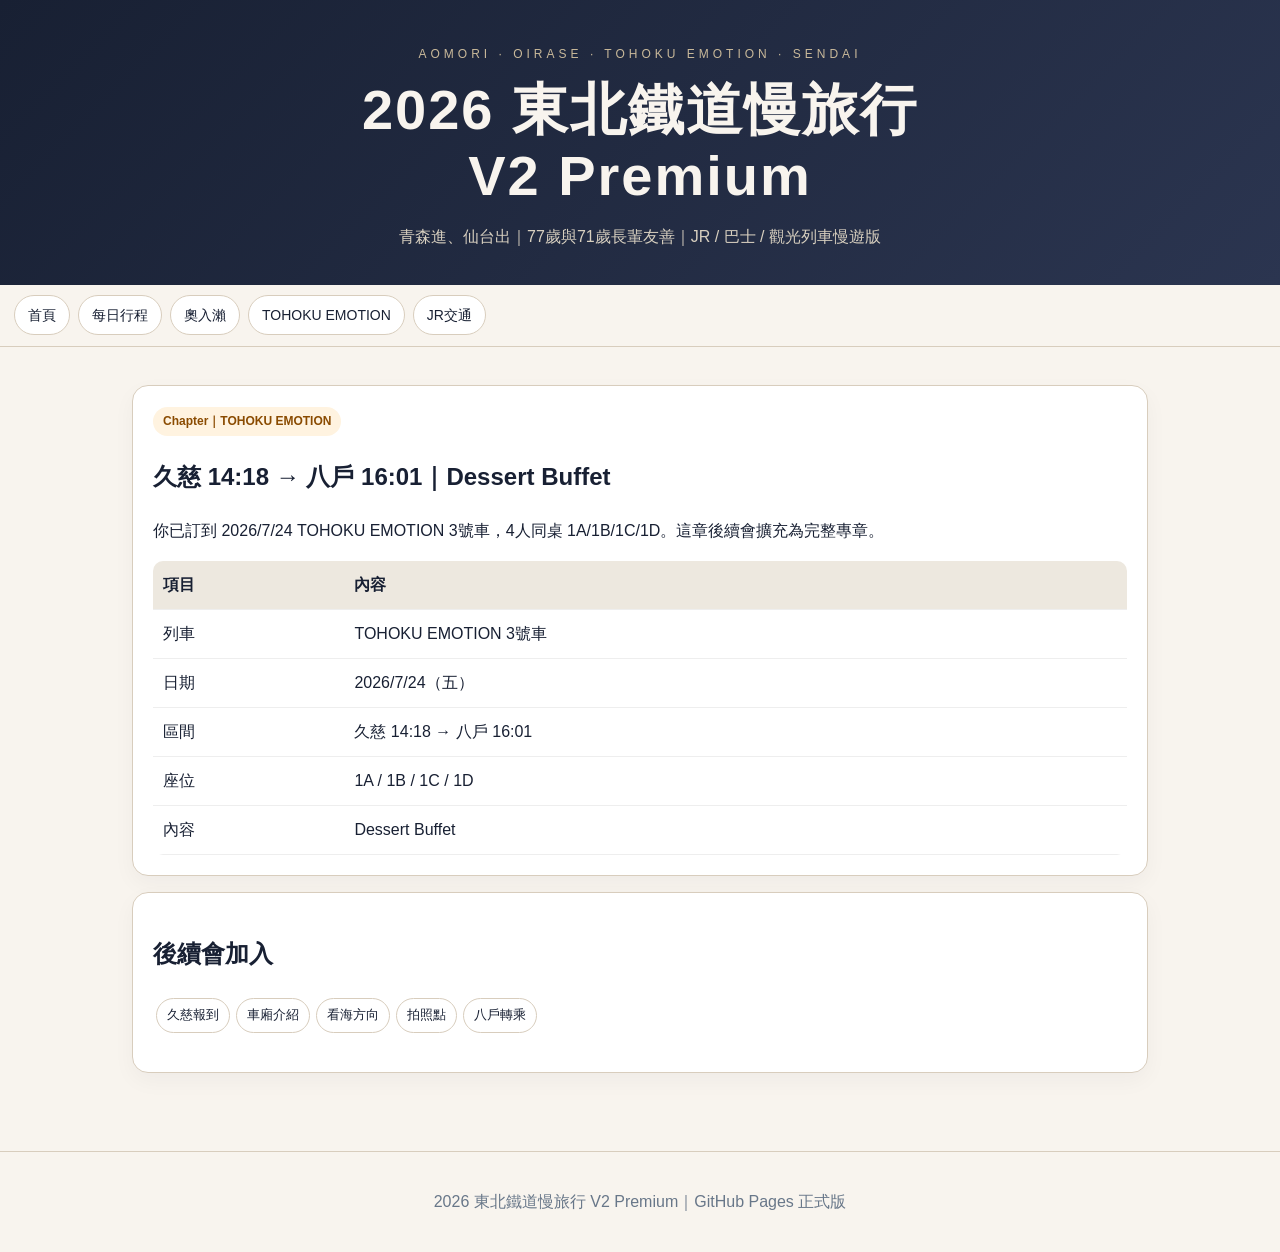
==== emotion.html @ 792bfc19 "Add files via upload" ====
<!doctype html>
<html lang="zh-Hant">
<head>
<meta charset="utf-8">
<meta name="viewport" content="width=device-width, initial-scale=1">
<title>TOHOKU EMOTION</title>
<link rel="stylesheet" href="style.css">
<meta name="theme-color" content="#182033">
</head>
<body>
<header class="site-header">
  <div class="kicker">AOMORI · OIRASE · TOHOKU EMOTION · SENDAI</div>
  <h1>2026 東北鐵道慢旅行<br>V2 Premium</h1>
  <p>青森進、仙台出｜77歲與71歲長輩友善｜JR / 巴士 / 觀光列車慢遊版</p>
</header>
<nav class="nav">
  <a href="index.html">首頁</a>
  <a href="itinerary.html">每日行程</a>
  <a href="oirase.html">奧入瀨</a>
  <a href="emotion.html">TOHOKU EMOTION</a>
  <a href="jr.html">JR交通</a>
</nav>

<main class="container">
  <section class="card">
    <span class="badge">Chapter｜TOHOKU EMOTION</span>
    <h2>久慈 14:18 → 八戶 16:01｜Dessert Buffet</h2>
    <p>你已訂到 2026/7/24 TOHOKU EMOTION 3號車，4人同桌 1A/1B/1C/1D。這章後續會擴充為完整專章。</p>
    <table class="table">
      <tr><th>項目</th><th>內容</th></tr>
      <tr><td>列車</td><td>TOHOKU EMOTION 3號車</td></tr>
      <tr><td>日期</td><td>2026/7/24（五）</td></tr>
      <tr><td>區間</td><td>久慈 14:18 → 八戶 16:01</td></tr>
      <tr><td>座位</td><td>1A / 1B / 1C / 1D</td></tr>
      <tr><td>內容</td><td>Dessert Buffet</td></tr>
    </table>
  </section>
  <section class="card">
    <h2>後續會加入</h2>
    <p><span class="pill">久慈報到</span><span class="pill">車廂介紹</span><span class="pill">看海方向</span><span class="pill">拍照點</span><span class="pill">八戶轉乘</span></p>
  </section>
</main>

<footer class="footer">2026 東北鐵道慢旅行 V2 Premium｜GitHub Pages 正式版</footer>
<script src="app.js"></script>
</body>
</html>
---- style.css ----
:root{
  --ink:#182033; --paper:#f8f4ee; --washi:#ede8df; --line:#d8cdbd;
  --accent:#c0392b; --pine:#2d5a3d; --gold:#b7860b; --mist:#687789;
  --sky:#dfeef6; --white:#fff;
}
*{box-sizing:border-box}
body{margin:0;background:var(--paper);color:var(--ink);font-family:-apple-system,BlinkMacSystemFont,"Noto Sans TC","Segoe UI",sans-serif;line-height:1.75}
a{color:inherit}
.site-header{background:linear-gradient(135deg,#182033,#2b3550);color:var(--paper);padding:44px 20px 34px;text-align:center}
.kicker{letter-spacing:4px;color:#c9b99a;font-size:12px;margin-bottom:12px}
.site-header h1{margin:0;font-size:clamp(30px,7vw,56px);line-height:1.18;letter-spacing:2px}
.site-header p{margin:14px auto 0;max-width:780px;color:#d7cfbf}
.nav{position:sticky;top:0;z-index:50;background:rgba(248,244,238,.96);backdrop-filter:blur(8px);border-bottom:1px solid var(--line);display:flex;gap:8px;overflow:auto;padding:10px 14px}
.nav a{white-space:nowrap;text-decoration:none;background:#fff;border:1px solid var(--line);border-radius:999px;padding:7px 13px;font-size:14px}
.nav a:hover{background:var(--ink);color:white}
.container{max-width:1060px;margin:0 auto;padding:22px}
.card{background:#fff;border:1px solid var(--line);border-radius:16px;padding:20px;margin:16px 0;box-shadow:0 8px 22px rgba(24,32,51,.04)}
.hero-grid{display:grid;grid-template-columns:1.2fr .8fr;gap:18px}
@media(max-width:760px){.hero-grid{grid-template-columns:1fr}.container{padding:14px}.card{border-radius:12px;padding:16px}}
.badge{display:inline-block;padding:4px 10px;border-radius:999px;background:#fff3e0;color:#8a4b00;font-size:12px;font-weight:700}
.section-title{display:flex;gap:10px;align-items:center;margin:30px 0 12px;font-size:24px}
.section-title:before{content:"";width:5px;height:24px;background:var(--accent);border-radius:8px}
.grid{display:grid;grid-template-columns:repeat(auto-fit,minmax(220px,1fr));gap:14px}
.btn{display:inline-block;margin:6px 6px 6px 0;padding:10px 14px;border-radius:10px;text-decoration:none;background:var(--ink);color:white;font-weight:700}
.btn.secondary{background:#fff;color:var(--ink);border:1px solid var(--line)}
.route{font-family:ui-monospace,SFMono-Regular,Menlo,monospace;background:#fbfaf7;border:1px dashed var(--line);padding:14px;border-radius:12px;white-space:pre-wrap}
.timeline{position:relative;margin-left:8px}
.timeline:before{content:"";position:absolute;left:20px;top:0;bottom:0;width:2px;background:var(--line)}
.day{position:relative;margin:18px 0 18px 50px}
.day:before{content:"";position:absolute;left:-40px;top:18px;width:14px;height:14px;border-radius:50%;background:var(--accent);box-shadow:0 0 0 4px var(--paper)}
.day h3{margin:0 0 8px}
.meta{color:var(--mist);font-size:14px}
.table{width:100%;border-collapse:collapse;background:#fff;border-radius:10px;overflow:hidden}
.table th,.table td{padding:10px;border-bottom:1px solid #eee;text-align:left;vertical-align:top}
.table th{background:var(--washi);font-weight:700}
.note{border-left:4px solid var(--gold);background:#fff8e8;padding:14px;border-radius:10px;margin:14px 0;color:#5d4a1a}
.ok{color:var(--pine);font-weight:800}
.warn{color:#b35a00;font-weight:800}
.footer{text-align:center;color:var(--mist);padding:36px 20px;margin-top:40px;border-top:1px solid var(--line)}
.mapbox{height:280px;border-radius:14px;background:linear-gradient(135deg,#e7f2e8,#dfeef6);border:1px solid var(--line);display:flex;align-items:center;justify-content:center;text-align:center;padding:18px}
.small{font-size:13px;color:var(--mist)}
.pill{display:inline-block;border:1px solid var(--line);background:#fff;border-radius:999px;padding:5px 10px;margin:3px;font-size:13px}
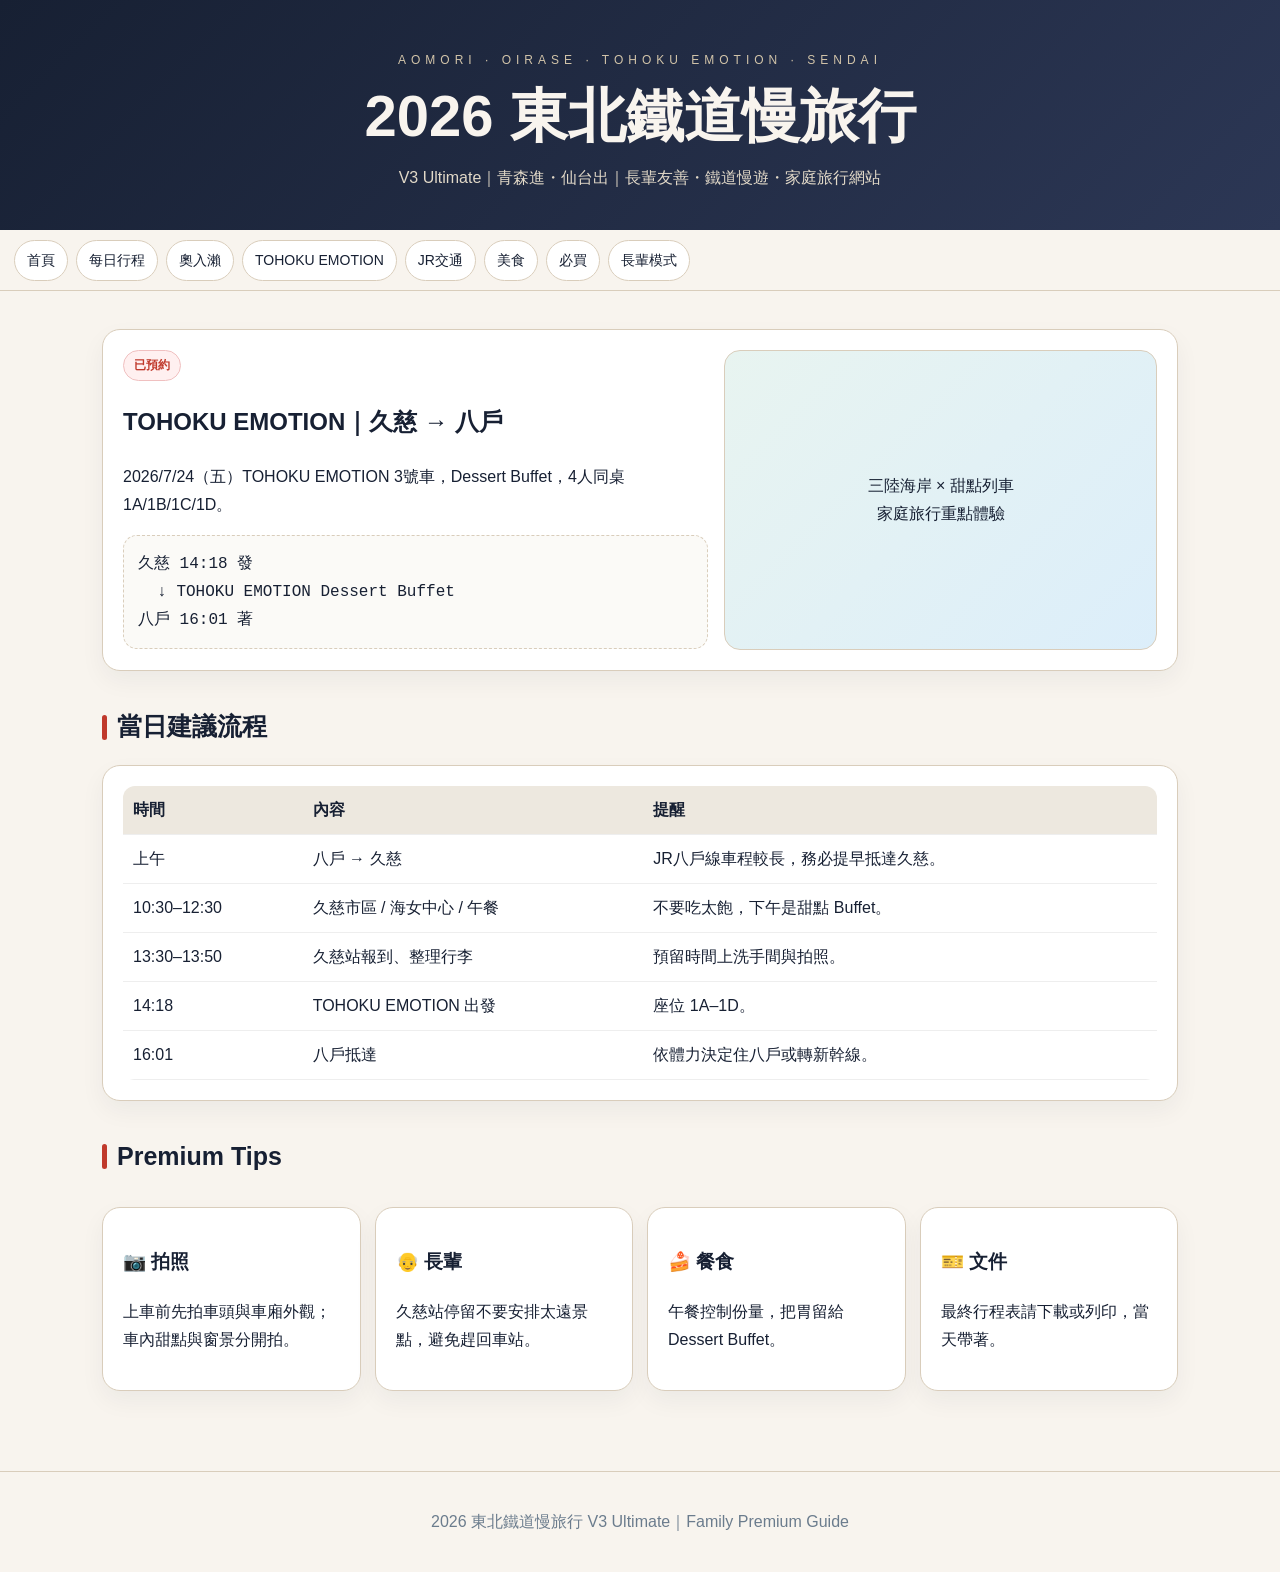
==== commit e6744964: "Update V3 Ultimate" ====
--- a/emotion.html
+++ b/emotion.html
@@ -1,47 +1,7 @@
-<!doctype html>
-<html lang="zh-Hant">
-<head>
-<meta charset="utf-8">
-<meta name="viewport" content="width=device-width, initial-scale=1">
-<title>TOHOKU EMOTION</title>
-<link rel="stylesheet" href="style.css">
-<meta name="theme-color" content="#182033">
-</head>
-<body>
-<header class="site-header">
-  <div class="kicker">AOMORI · OIRASE · TOHOKU EMOTION · SENDAI</div>
-  <h1>2026 東北鐵道慢旅行<br>V2 Premium</h1>
-  <p>青森進、仙台出｜77歲與71歲長輩友善｜JR / 巴士 / 觀光列車慢遊版</p>
-</header>
-<nav class="nav">
-  <a href="index.html">首頁</a>
-  <a href="itinerary.html">每日行程</a>
-  <a href="oirase.html">奧入瀨</a>
-  <a href="emotion.html">TOHOKU EMOTION</a>
-  <a href="jr.html">JR交通</a>
-</nav>
-
-<main class="container">
-  <section class="card">
-    <span class="badge">Chapter｜TOHOKU EMOTION</span>
-    <h2>久慈 14:18 → 八戶 16:01｜Dessert Buffet</h2>
-    <p>你已訂到 2026/7/24 TOHOKU EMOTION 3號車，4人同桌 1A/1B/1C/1D。這章後續會擴充為完整專章。</p>
-    <table class="table">
-      <tr><th>項目</th><th>內容</th></tr>
-      <tr><td>列車</td><td>TOHOKU EMOTION 3號車</td></tr>
-      <tr><td>日期</td><td>2026/7/24（五）</td></tr>
-      <tr><td>區間</td><td>久慈 14:18 → 八戶 16:01</td></tr>
-      <tr><td>座位</td><td>1A / 1B / 1C / 1D</td></tr>
-      <tr><td>內容</td><td>Dessert Buffet</td></tr>
-    </table>
-  </section>
-  <section class="card">
-    <h2>後續會加入</h2>
-    <p><span class="pill">久慈報到</span><span class="pill">車廂介紹</span><span class="pill">看海方向</span><span class="pill">拍照點</span><span class="pill">八戶轉乘</span></p>
-  </section>
-</main>
-
-<footer class="footer">2026 東北鐵道慢旅行 V2 Premium｜GitHub Pages 正式版</footer>
-<script src="app.js"></script>
-</body>
-</html>+<!doctype html><html lang="zh-Hant"><head><meta charset="utf-8"><meta name="viewport" content="width=device-width,initial-scale=1"><title>emotion</title><link rel="stylesheet" href="style.css"><meta name="theme-color" content="#172033"></head><body><header class="hero"><div class="kana">AOMORI · OIRASE · TOHOKU EMOTION · SENDAI</div><h1>2026 東北鐵道慢旅行</h1><p>V3 Ultimate｜青森進・仙台出｜長輩友善・鐵道慢遊・家庭旅行網站</p></header><nav class="nav"><a href="index.html">首頁</a><a href="itinerary.html">每日行程</a><a href="oirase.html">奧入瀨</a><a href="emotion.html">TOHOKU EMOTION</a><a href="jr.html">JR交通</a><a href="food.html">美食</a><a href="shopping.html">必買</a><a href="elder.html">長輩模式</a></nav>
+<main class="container"><section class="card two"><div><span class="badge red">已預約</span><h2>TOHOKU EMOTION｜久慈 → 八戶</h2><p>2026/7/24（五）TOHOKU EMOTION 3號車，Dessert Buffet，4人同桌 1A/1B/1C/1D。</p><div class="route">久慈 14:18 發
+  ↓ TOHOKU EMOTION Dessert Buffet
+八戶 16:01 著</div></div><div class="mapbox">三陸海岸 × 甜點列車<br>家庭旅行重點體驗</div></section>
+<h2 class="section">當日建議流程</h2><section class="card"><table class="table"><tr><th>時間</th><th>內容</th><th>提醒</th></tr><tr><td>上午</td><td>八戶 → 久慈</td><td>JR八戶線車程較長，務必提早抵達久慈。</td></tr><tr><td>10:30–12:30</td><td>久慈市區 / 海女中心 / 午餐</td><td>不要吃太飽，下午是甜點 Buffet。</td></tr><tr><td>13:30–13:50</td><td>久慈站報到、整理行李</td><td>預留時間上洗手間與拍照。</td></tr><tr><td>14:18</td><td>TOHOKU EMOTION 出發</td><td>座位 1A–1D。</td></tr><tr><td>16:01</td><td>八戶抵達</td><td>依體力決定住八戶或轉新幹線。</td></tr></table></section>
+<h2 class="section">Premium Tips</h2><section class="grid"><div class="card"><h3>📷 拍照</h3><p>上車前先拍車頭與車廂外觀；車內甜點與窗景分開拍。</p></div><div class="card"><h3>👴 長輩</h3><p>久慈站停留不要安排太遠景點，避免趕回車站。</p></div><div class="card"><h3>🍰 餐食</h3><p>午餐控制份量，把胃留給 Dessert Buffet。</p></div><div class="card"><h3>🎫 文件</h3><p>最終行程表請下載或列印，當天帶著。</p></div></section></main>
+<footer class="footer">2026 東北鐵道慢旅行 V3 Ultimate｜Family Premium Guide</footer><script src="app.js"></script></body></html>
--- a/style.css
+++ b/style.css
@@ -1,43 +1,9 @@
 
-:root{
-  --ink:#182033; --paper:#f8f4ee; --washi:#ede8df; --line:#d8cdbd;
-  --accent:#c0392b; --pine:#2d5a3d; --gold:#b7860b; --mist:#687789;
-  --sky:#dfeef6; --white:#fff;
-}
-*{box-sizing:border-box}
-body{margin:0;background:var(--paper);color:var(--ink);font-family:-apple-system,BlinkMacSystemFont,"Noto Sans TC","Segoe UI",sans-serif;line-height:1.75}
-a{color:inherit}
-.site-header{background:linear-gradient(135deg,#182033,#2b3550);color:var(--paper);padding:44px 20px 34px;text-align:center}
-.kicker{letter-spacing:4px;color:#c9b99a;font-size:12px;margin-bottom:12px}
-.site-header h1{margin:0;font-size:clamp(30px,7vw,56px);line-height:1.18;letter-spacing:2px}
-.site-header p{margin:14px auto 0;max-width:780px;color:#d7cfbf}
-.nav{position:sticky;top:0;z-index:50;background:rgba(248,244,238,.96);backdrop-filter:blur(8px);border-bottom:1px solid var(--line);display:flex;gap:8px;overflow:auto;padding:10px 14px}
-.nav a{white-space:nowrap;text-decoration:none;background:#fff;border:1px solid var(--line);border-radius:999px;padding:7px 13px;font-size:14px}
-.nav a:hover{background:var(--ink);color:white}
-.container{max-width:1060px;margin:0 auto;padding:22px}
-.card{background:#fff;border:1px solid var(--line);border-radius:16px;padding:20px;margin:16px 0;box-shadow:0 8px 22px rgba(24,32,51,.04)}
-.hero-grid{display:grid;grid-template-columns:1.2fr .8fr;gap:18px}
-@media(max-width:760px){.hero-grid{grid-template-columns:1fr}.container{padding:14px}.card{border-radius:12px;padding:16px}}
-.badge{display:inline-block;padding:4px 10px;border-radius:999px;background:#fff3e0;color:#8a4b00;font-size:12px;font-weight:700}
-.section-title{display:flex;gap:10px;align-items:center;margin:30px 0 12px;font-size:24px}
-.section-title:before{content:"";width:5px;height:24px;background:var(--accent);border-radius:8px}
-.grid{display:grid;grid-template-columns:repeat(auto-fit,minmax(220px,1fr));gap:14px}
-.btn{display:inline-block;margin:6px 6px 6px 0;padding:10px 14px;border-radius:10px;text-decoration:none;background:var(--ink);color:white;font-weight:700}
-.btn.secondary{background:#fff;color:var(--ink);border:1px solid var(--line)}
-.route{font-family:ui-monospace,SFMono-Regular,Menlo,monospace;background:#fbfaf7;border:1px dashed var(--line);padding:14px;border-radius:12px;white-space:pre-wrap}
-.timeline{position:relative;margin-left:8px}
-.timeline:before{content:"";position:absolute;left:20px;top:0;bottom:0;width:2px;background:var(--line)}
-.day{position:relative;margin:18px 0 18px 50px}
-.day:before{content:"";position:absolute;left:-40px;top:18px;width:14px;height:14px;border-radius:50%;background:var(--accent);box-shadow:0 0 0 4px var(--paper)}
-.day h3{margin:0 0 8px}
-.meta{color:var(--mist);font-size:14px}
-.table{width:100%;border-collapse:collapse;background:#fff;border-radius:10px;overflow:hidden}
-.table th,.table td{padding:10px;border-bottom:1px solid #eee;text-align:left;vertical-align:top}
-.table th{background:var(--washi);font-weight:700}
-.note{border-left:4px solid var(--gold);background:#fff8e8;padding:14px;border-radius:10px;margin:14px 0;color:#5d4a1a}
-.ok{color:var(--pine);font-weight:800}
-.warn{color:#b35a00;font-weight:800}
-.footer{text-align:center;color:var(--mist);padding:36px 20px;margin-top:40px;border-top:1px solid var(--line)}
-.mapbox{height:280px;border-radius:14px;background:linear-gradient(135deg,#e7f2e8,#dfeef6);border:1px solid var(--line);display:flex;align-items:center;justify-content:center;text-align:center;padding:18px}
-.small{font-size:13px;color:var(--mist)}
-.pill{display:inline-block;border:1px solid var(--line);background:#fff;border-radius:999px;padding:5px 10px;margin:3px;font-size:13px}
+:root{--ink:#172033;--paper:#f8f4ee;--washi:#ede8df;--border:#d9cdbb;--accent:#c0392b;--pine:#2d5a3d;--gold:#b7860b;--mist:#6b7c8d}
+*{box-sizing:border-box} body{margin:0;background:var(--paper);color:var(--ink);font-family:-apple-system,BlinkMacSystemFont,'Noto Sans TC','Segoe UI',sans-serif;line-height:1.75}
+.hero{background:linear-gradient(135deg,#172033,#2c3755);color:var(--paper);padding:50px 18px 38px;text-align:center}.hero .kana{letter-spacing:5px;color:#d2c4a9;font-size:12px;margin-bottom:12px}.hero h1{font-size:clamp(30px,7vw,58px);line-height:1.15;margin:0}.hero p{max-width:850px;margin:14px auto 0;color:#e2d9c8}
+.nav{position:sticky;top:0;z-index:99;background:rgba(248,244,238,.97);border-bottom:1px solid var(--border);display:flex;gap:8px;overflow:auto;padding:10px 14px}.nav a{white-space:nowrap;text-decoration:none;color:var(--ink);background:#fff;border:1px solid var(--border);border-radius:999px;padding:7px 12px;font-size:14px}.nav a:hover{background:var(--ink);color:#fff}
+.container{max-width:1120px;margin:0 auto;padding:22px}.card{background:#fff;border:1px solid var(--border);border-radius:18px;padding:20px;margin:16px 0;box-shadow:0 10px 24px rgba(23,32,51,.05)}.grid{display:grid;grid-template-columns:repeat(auto-fit,minmax(235px,1fr));gap:14px}.two{display:grid;grid-template-columns:1.15fr .85fr;gap:16px}@media(max-width:800px){.two{grid-template-columns:1fr}.container{padding:14px}.card{border-radius:14px;padding:16px}}
+.badge{display:inline-block;background:#fff3e0;color:#8a4b00;border:1px solid #f0d0a0;border-radius:999px;padding:4px 10px;font-size:12px;font-weight:700}.green{background:#e8f4f0;color:var(--pine);border-color:#b8d8cc}.red{background:#fff0f0;color:var(--accent);border-color:#f0c0c0}
+h2.section{display:flex;align-items:center;gap:10px;margin:34px 0 12px;font-size:25px}h2.section:before{content:'';width:5px;height:25px;background:var(--accent);border-radius:8px}.btn{display:inline-block;text-decoration:none;margin:6px 6px 6px 0;padding:10px 14px;border-radius:10px;background:var(--ink);color:#fff;font-weight:700}.btn.light{background:#fff;color:var(--ink);border:1px solid var(--border)}
+.route{font-family:ui-monospace,SFMono-Regular,Menlo,monospace;white-space:pre-wrap;background:#fbfaf7;border:1px dashed var(--border);border-radius:14px;padding:14px}.table{width:100%;border-collapse:collapse;border-radius:12px;overflow:hidden;background:#fff}.table th,.table td{padding:10px;border-bottom:1px solid #eee;text-align:left;vertical-align:top}.table th{background:var(--washi)}.note{border-left:4px solid var(--gold);background:#fff8e8;padding:14px;border-radius:12px;margin:14px 0;color:#5d4a1a}.ok{color:var(--pine);font-weight:800}.muted{color:var(--mist);font-size:14px}.timeline{position:relative;margin-left:10px}.timeline:before{content:'';position:absolute;left:20px;top:0;bottom:0;width:2px;background:var(--border)}.day{position:relative;margin:18px 0 18px 52px}.day:before{content:'';position:absolute;left:-42px;top:21px;width:14px;height:14px;background:var(--accent);border-radius:50%;box-shadow:0 0 0 4px var(--paper)}.mapbox{height:300px;border-radius:16px;background:linear-gradient(135deg,#e8f4f0,#dceefa);border:1px solid var(--border);display:flex;align-items:center;justify-content:center;text-align:center;padding:18px}.checklist label{display:block;padding:8px 0;border-bottom:1px dashed #eee}.footer{text-align:center;color:var(--mist);padding:36px 18px;border-top:1px solid var(--border);margin-top:42px}.status{display:flex;gap:10px;flex-wrap:wrap;margin-top:10px}.status span{background:#fff;border:1px solid var(--border);border-radius:12px;padding:8px 10px;font-size:13px}.pill{display:inline-block;border:1px solid var(--border);background:#fff;border-radius:999px;padding:5px 10px;margin:3px;font-size:13px}
